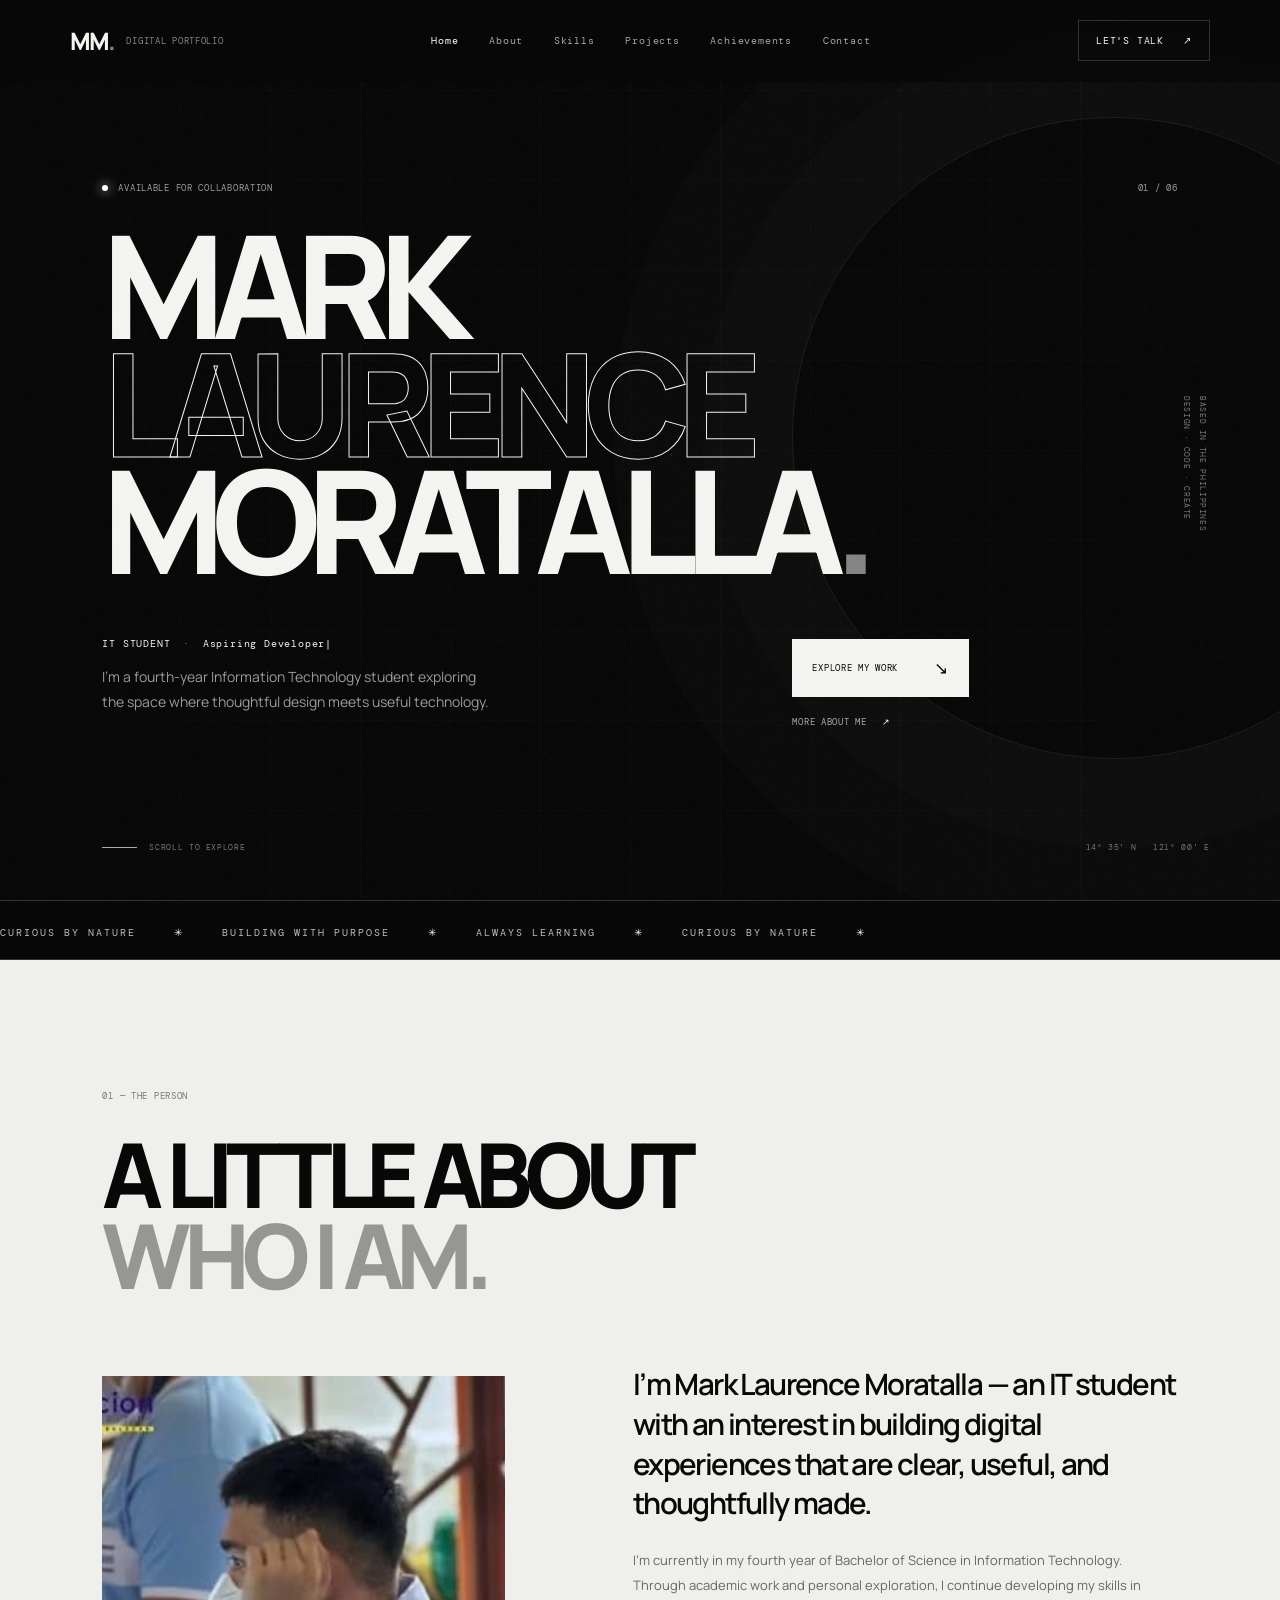
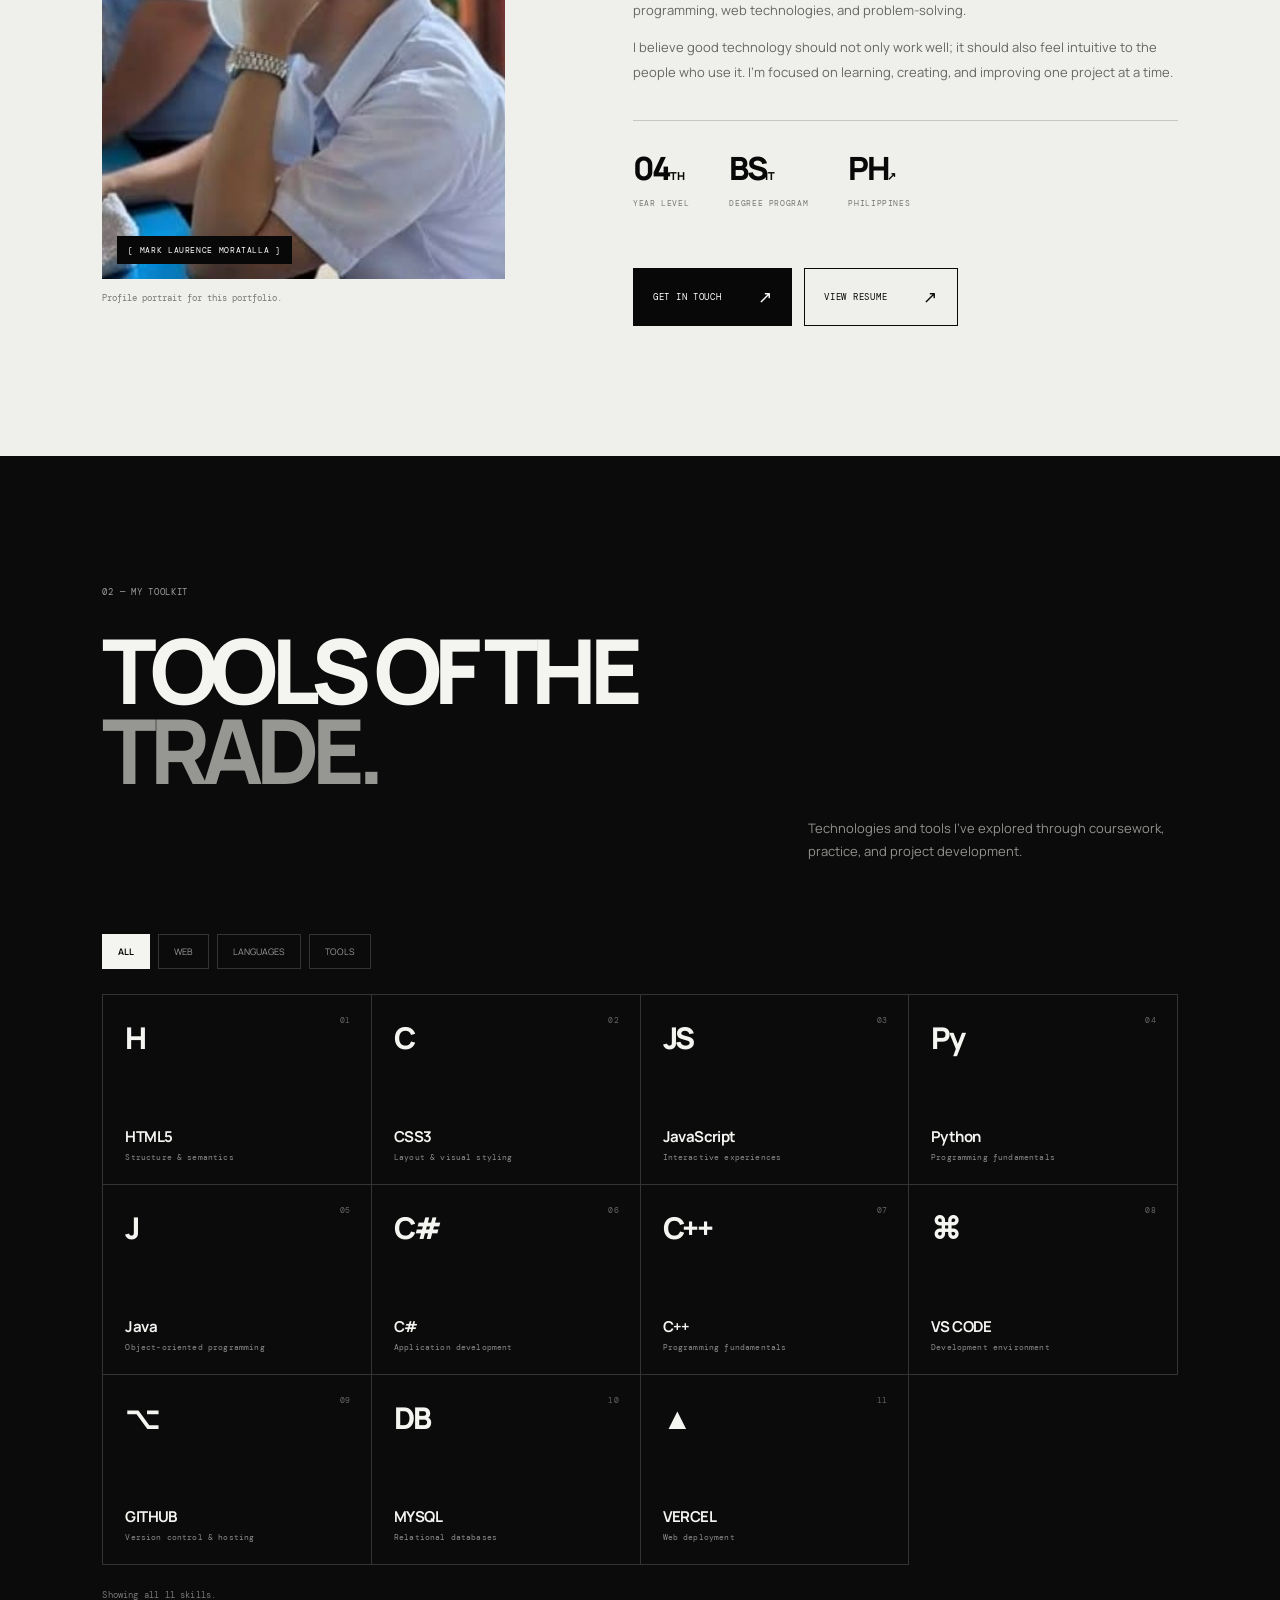
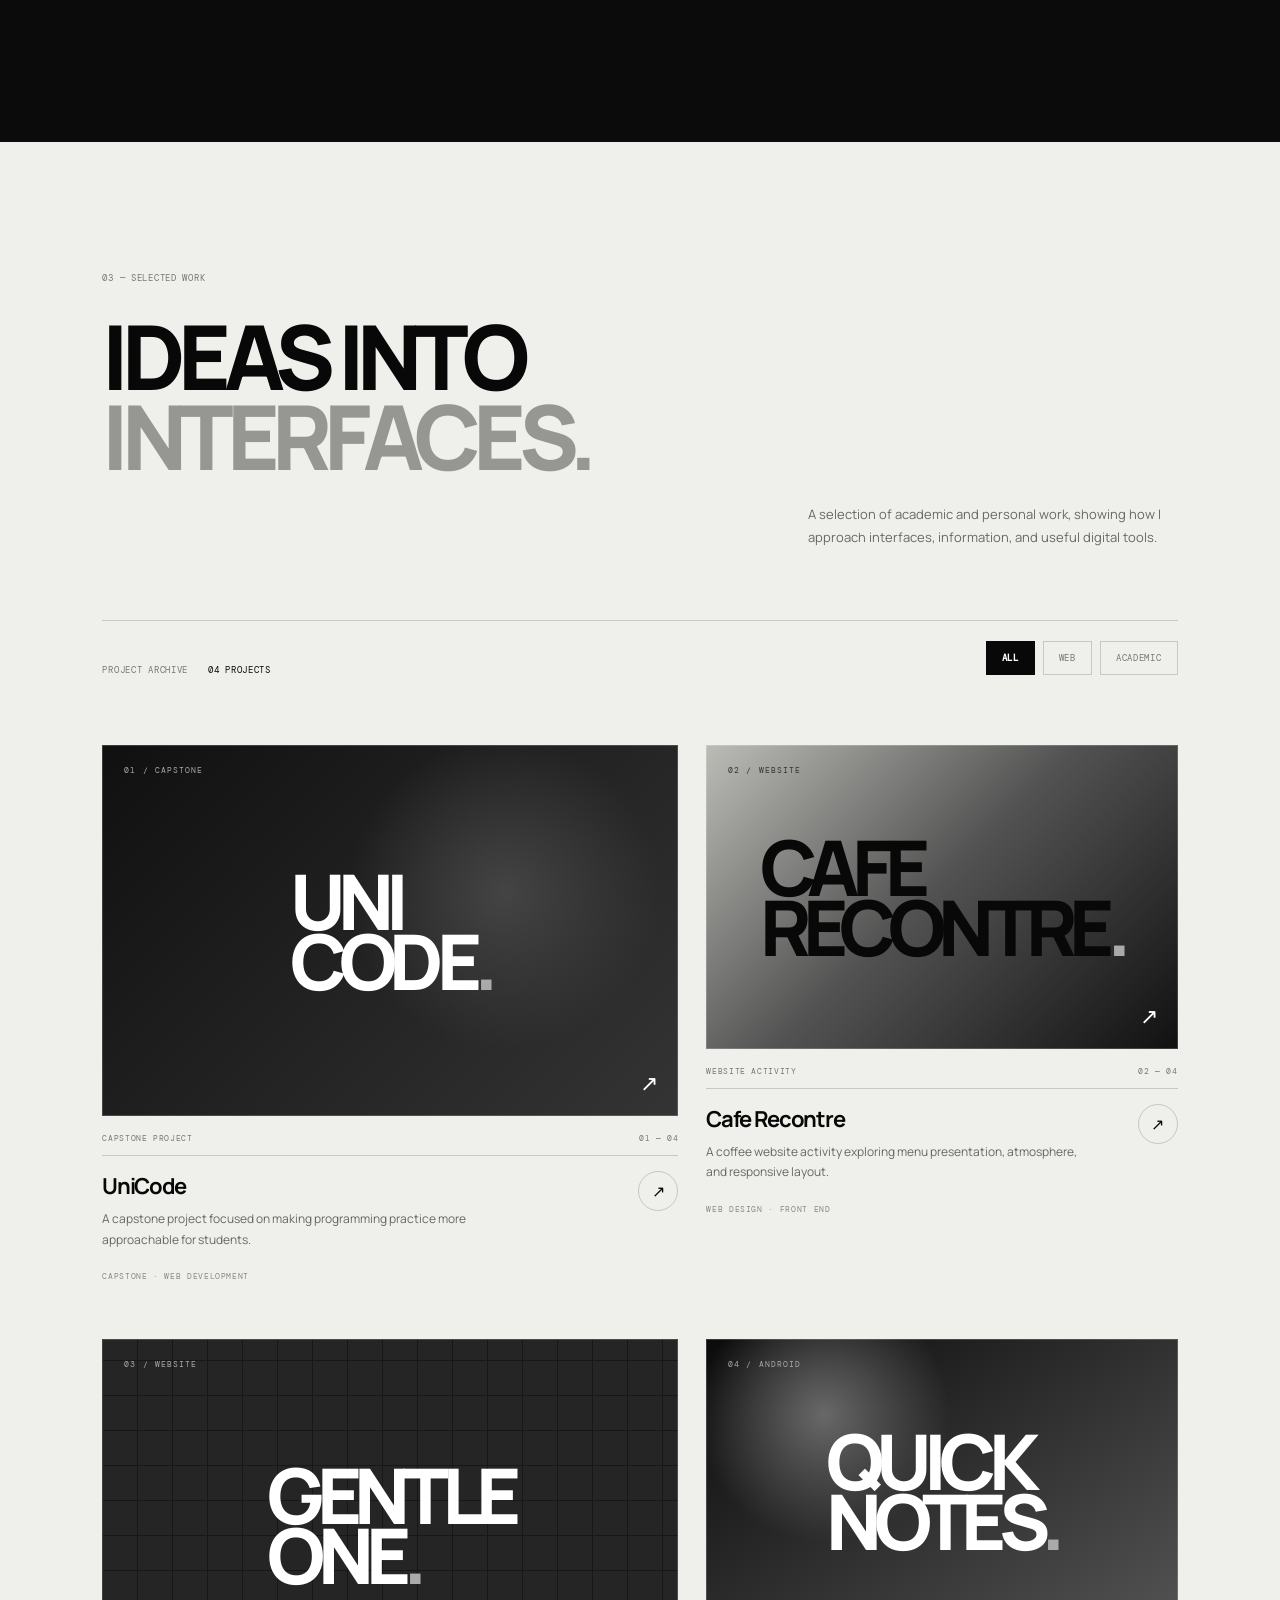
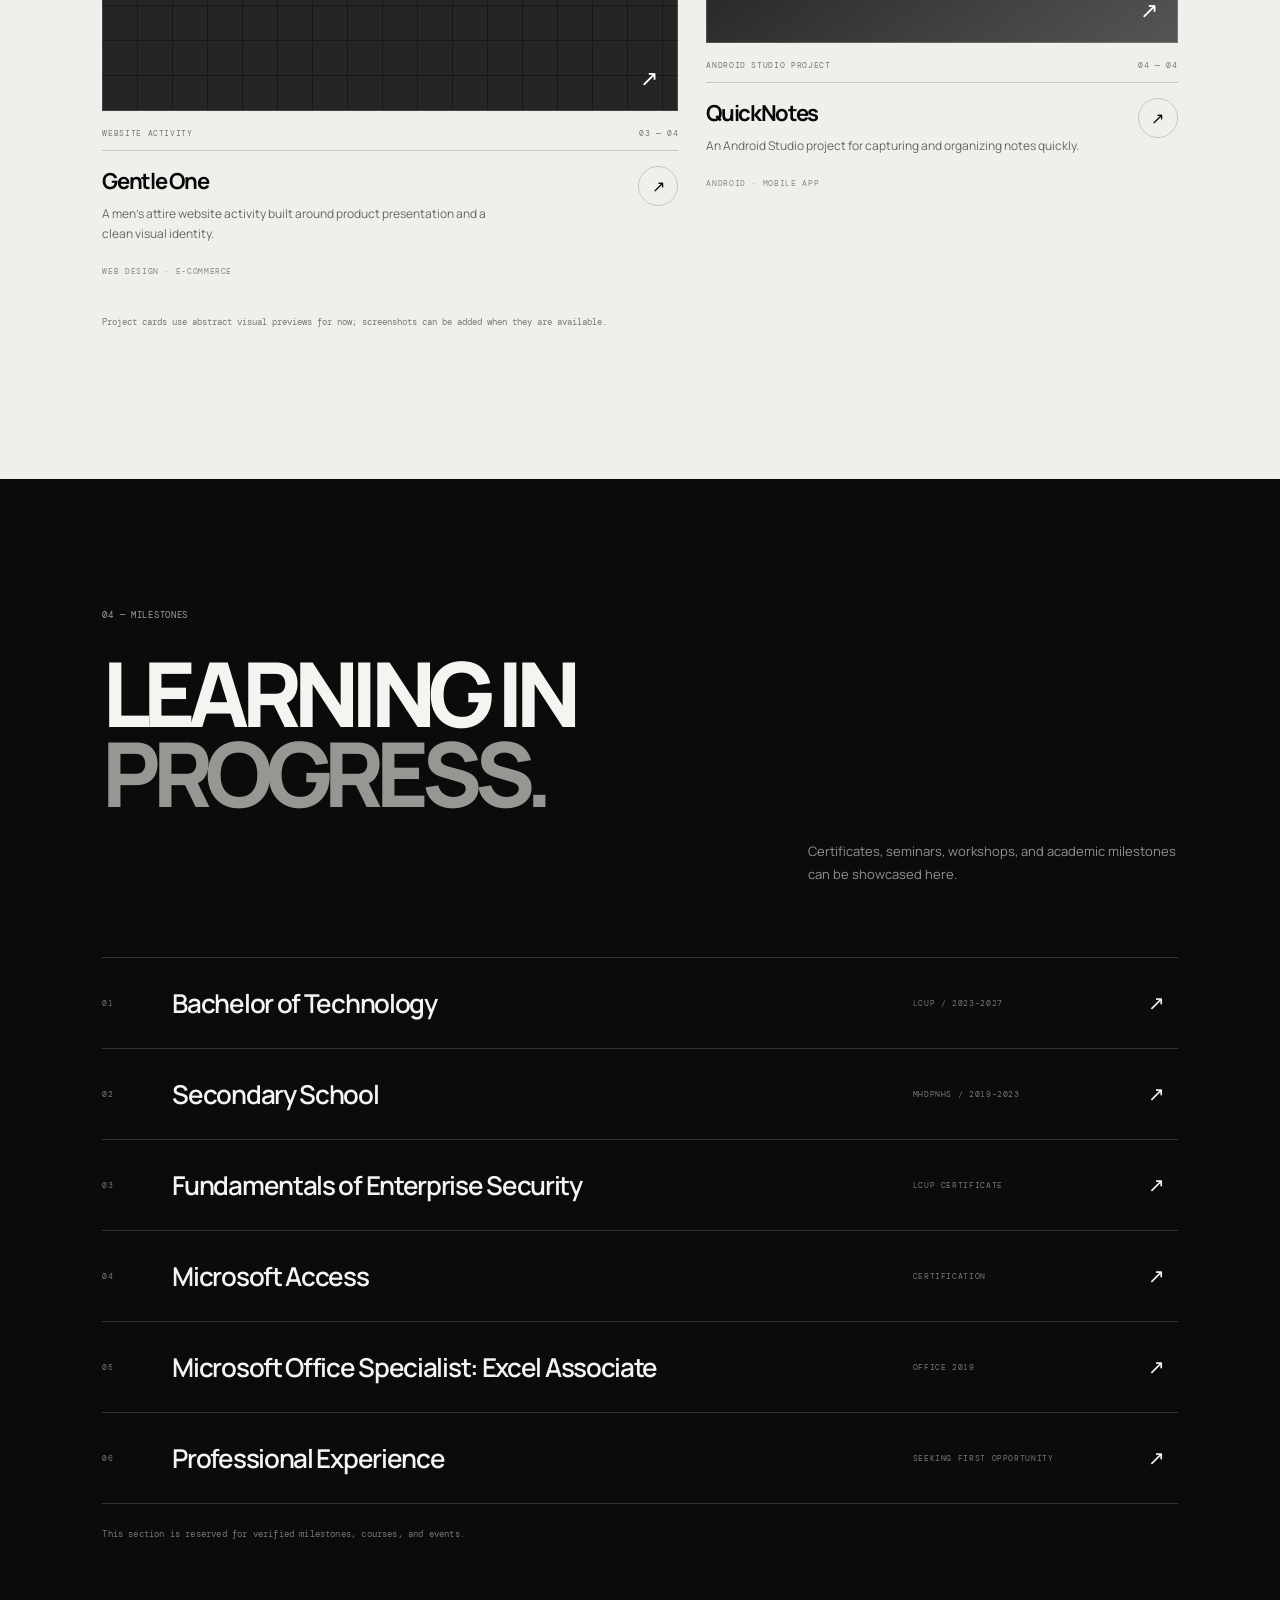
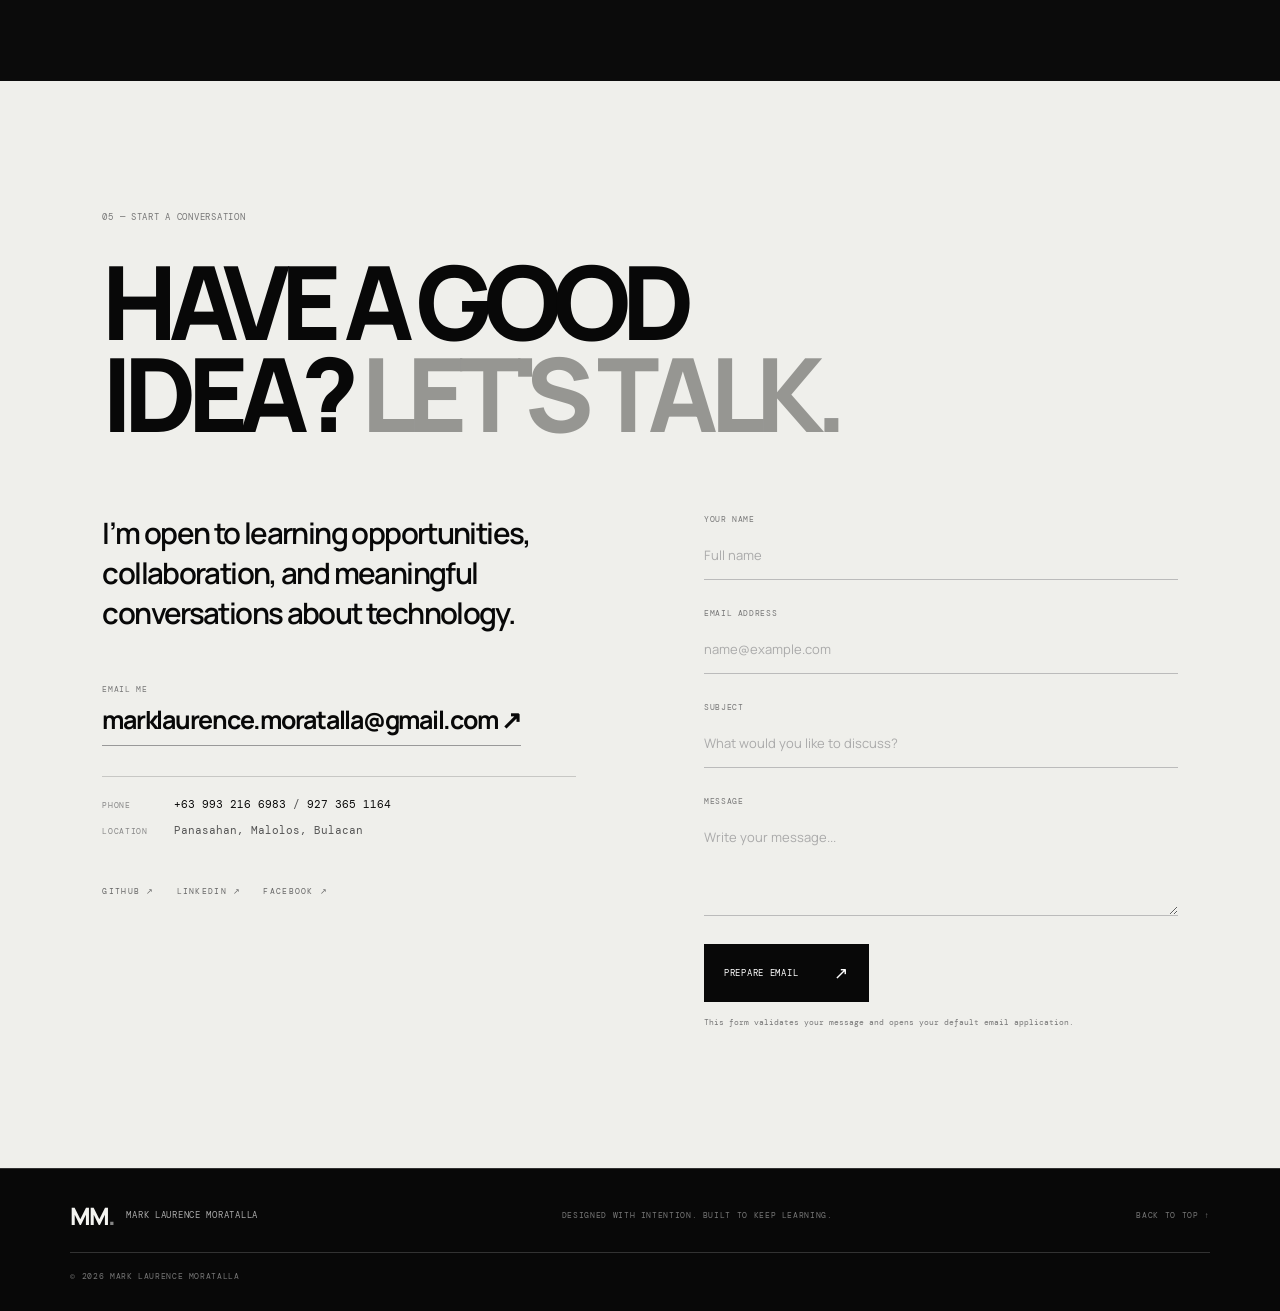
==== index.html @ c2e0ba02 "Initial commit" ====
<!doctype html>
<html lang="en">
<head>
  <meta charset="utf-8">
  <meta name="viewport" content="width=device-width, initial-scale=1">
  <meta name="description" content="Portfolio of Mark Laurence Moratalla, a fourth-year BS Information Technology student.">
  <meta name="theme-color" content="#080808">
  <meta property="og:title" content="Mark Laurence Moratalla — Digital Portfolio">
  <meta property="og:description" content="The portfolio of Mark Laurence Moratalla, a fourth-year BSIT student exploring design, code, and useful technology.">
  <meta property="og:type" content="website">
  <title>Mark Laurence Moratalla — Digital Portfolio</title>
  <link rel="preconnect" href="https://fonts.googleapis.com">
  <link rel="preconnect" href="https://fonts.gstatic.com" crossorigin>
  <link href="https://fonts.googleapis.com/css2?family=DM+Mono:wght@400;500&family=Manrope:wght@400;500;600;700;800&display=swap" rel="stylesheet">
  <link rel="stylesheet" href="style.css">
</head>
<body>
  <a class="skip-link" href="#main-content">Skip to content</a>
  <div class="noise" aria-hidden="true"></div>
  <div class="scroll-progress" id="scrollProgress"></div>

  <header class="site-header" id="top">
    <a class="brand" href="#home" aria-label="Mark Laurence Moratalla home">
      <span class="brand-mark">MM<span>.</span></span>
      <span class="brand-caption">DIGITAL PORTFOLIO</span>
    </a>
    <button class="menu-toggle" id="menuToggle" aria-label="Open navigation" aria-expanded="false">
      <span></span><span></span>
    </button>
    <nav class="nav" id="mainNav" aria-label="Main navigation">
      <a class="nav-link active" href="#home">Home</a>
      <a class="nav-link" href="#about">About</a>
      <a class="nav-link" href="#skills">Skills</a>
      <a class="nav-link" href="#projects">Projects</a>
      <a class="nav-link" href="#achievements">Achievements</a>
      <a class="nav-link" href="#contact">Contact</a>
    </nav>
    <a class="header-cta" href="#contact">LET'S TALK <span>↗</span></a>
  </header>

  <main id="main-content">
    <section class="hero section-shell" id="home">
      <div class="hero-grid"></div>
      <div class="hero-copy reveal">
        <p class="eyebrow"><span class="status-dot"></span> AVAILABLE FOR COLLABORATION <span class="eyebrow-index">01 / 06</span></p>
        <h1>MARK<br><span class="outline-text">LAURENCE</span><br>MORATALLA<span class="period">.</span></h1>
        <div class="hero-bottom">
          <div>
            <p class="hero-role">IT STUDENT <span>·</span> <span id="typedRole">Aspiring Developer</span><span class="cursor">|</span></p>
            <p class="hero-description">I’m a fourth-year Information Technology student exploring the space where thoughtful design meets useful technology.</p>
          </div>
          <div class="hero-actions">
            <a class="button button-light" href="#projects">EXPLORE MY WORK <span>↘</span></a>
            <a class="text-link" href="#about">MORE ABOUT ME <span>↗</span></a>
          </div>
        </div>
      </div>
      <div class="hero-side-note">BASED IN THE PHILIPPINES<br>DESIGN · CODE · CREATE</div>
      <div class="hero-coordinate">14° 35' N &nbsp; 121° 00' E</div>
      <div class="hero-scroll"><span></span> SCROLL TO EXPLORE</div>
    </section>

    <section class="intro-strip">
      <p>CURIOUS BY NATURE <span>✳</span> BUILDING WITH PURPOSE <span>✳</span> ALWAYS LEARNING <span>✳</span> CURIOUS BY NATURE <span>✳</span></p>
    </section>

    <section class="section section-light" id="about">
      <div class="section-heading reveal">
        <p class="eyebrow dark-eyebrow">01 — THE PERSON</p>
        <h2>A LITTLE ABOUT<br><span>WHO I AM.</span></h2>
      </div>
      <div class="about-layout">
        <div class="portrait-wrap reveal">
          <div class="portrait-frame">
            <img src="assets/images/profile-personal.jpg" alt="Mark Laurence Moratalla in a casual portrait" id="profileImage">
            <span class="portrait-label">[ MARK LAURENCE MORATALLA ]</span>
          </div>
          <p class="image-instruction">Profile portrait for this portfolio.</p>
        </div>
        <div class="about-content reveal">
          <p class="large-statement">I’m Mark Laurence Moratalla — an IT student with an interest in building digital experiences that are clear, useful, and thoughtfully made.</p>
          <p class="body-copy">I’m currently in my fourth year of Bachelor of Science in Information Technology. Through academic work and personal exploration, I continue developing my skills in programming, web technologies, and problem-solving.</p>
          <p class="body-copy">I believe good technology should not only work well; it should also feel intuitive to the people who use it. I’m focused on learning, creating, and improving one project at a time.</p>
          <div class="about-facts">
            <div><span class="fact-number">04<span>TH</span></span><span class="fact-label">YEAR LEVEL</span></div>
            <div><span class="fact-number">BS<span>IT</span></span><span class="fact-label">DEGREE PROGRAM</span></div>
            <div><span class="fact-number">PH<span>↗</span></span><span class="fact-label">PHILIPPINES</span></div>
          </div>
          <div class="about-actions">
            <a class="button button-dark" href="#contact">GET IN TOUCH <span>↗</span></a>
            <a class="button button-outline" href="assets/resume/Resume_Mark_Laurence_Moratalla.pdf" target="_blank" rel="noopener">VIEW RESUME <span>↗</span></a>
          </div>
        </div>
      </div>
    </section>

    <section class="section section-dark" id="skills">
      <div class="section-heading reveal">
        <p class="eyebrow">02 — MY TOOLKIT</p>
        <h2>TOOLS OF THE<br><span>TRADE.</span></h2>
        <p class="section-intro">Technologies and tools I’ve explored through coursework, practice, and project development.</p>
      </div>
      <div class="skill-filters reveal" role="group" aria-label="Filter skills">
        <button class="filter-chip selected" data-skill-filter="all" aria-pressed="true">ALL</button>
        <button class="filter-chip" data-skill-filter="web" aria-pressed="false">WEB</button>
        <button class="filter-chip" data-skill-filter="languages" aria-pressed="false">LANGUAGES</button>
        <button class="filter-chip" data-skill-filter="tools" aria-pressed="false">TOOLS</button>
      </div>
      <div class="skills-grid">
        <article class="skill-card reveal" data-category="web"><span class="skill-index">01</span><span class="skill-symbol">H</span><h3>HTML5</h3><p>Structure & semantics</p></article>
        <article class="skill-card reveal" data-category="web"><span class="skill-index">02</span><span class="skill-symbol">C</span><h3>CSS3</h3><p>Layout & visual styling</p></article>
        <article class="skill-card reveal" data-category="web"><span class="skill-index">03</span><span class="skill-symbol">JS</span><h3>JavaScript</h3><p>Interactive experiences</p></article>
        <article class="skill-card reveal" data-category="languages"><span class="skill-index">04</span><span class="skill-symbol">Py</span><h3>Python</h3><p>Programming fundamentals</p></article>
        <article class="skill-card reveal" data-category="languages"><span class="skill-index">05</span><span class="skill-symbol">J</span><h3>Java</h3><p>Object-oriented programming</p></article>
        <article class="skill-card reveal" data-category="languages"><span class="skill-index">06</span><span class="skill-symbol">C#</span><h3>C#</h3><p>Application development</p></article>
        <article class="skill-card reveal" data-category="languages"><span class="skill-index">07</span><span class="skill-symbol">C++</span><h3>C++</h3><p>Programming fundamentals</p></article>
        <article class="skill-card reveal" data-category="tools"><span class="skill-index">08</span><span class="skill-symbol">⌘</span><h3>VS CODE</h3><p>Development environment</p></article>
        <article class="skill-card reveal" data-category="tools"><span class="skill-index">09</span><span class="skill-symbol">⌥</span><h3>GITHUB</h3><p>Version control & hosting</p></article>
        <article class="skill-card reveal" data-category="tools"><span class="skill-index">10</span><span class="skill-symbol">DB</span><h3>MYSQL</h3><p>Relational databases</p></article>
        <article class="skill-card reveal" data-category="tools"><span class="skill-index">11</span><span class="skill-symbol">▲</span><h3>VERCEL</h3><p>Web deployment</p></article>
      </div>
      <p class="skills-note" id="skillStatus" role="status" aria-live="polite">Showing all 11 skills.</p>
    </section>

    <section class="section section-light projects-section" id="projects">
      <div class="section-heading reveal">
        <p class="eyebrow dark-eyebrow">03 — SELECTED WORK</p>
        <h2>IDEAS INTO<br><span>INTERFACES.</span></h2>
        <p class="section-intro dark-copy">A selection of academic and personal work, showing how I approach interfaces, information, and useful digital tools.</p>
      </div>
      <div class="project-toolbar reveal">
        <span>PROJECT ARCHIVE <b id="projectCount">04 PROJECTS</b></span>
        <div class="project-filters" role="group" aria-label="Filter projects">
          <button class="project-filter active" data-filter="all" aria-pressed="true">ALL</button>
          <button class="project-filter" data-filter="web" aria-pressed="false">WEB</button>
          <button class="project-filter" data-filter="academic" aria-pressed="false">ACADEMIC</button>
        </div>
      </div>
      <div class="projects-grid">
        <article class="project-card project-featured reveal" data-project-category="academic">
          <button class="project-visual visual-one preview-trigger" data-preview="assets/images/project-placeholder-1.svg" aria-label="Preview UniCode visual"><span class="visual-code">01 / CAPSTONE</span><span class="visual-title">UNI<br>CODE<span>.</span></span><span class="visual-cross">↗</span></button>
          <div class="project-meta"><span>CAPSTONE PROJECT</span><span>01 — 04</span></div>
          <div class="project-info"><div><h3>UniCode</h3><p>A capstone project focused on making programming practice more approachable for students.</p><span class="tag-list">CAPSTONE · WEB DEVELOPMENT</span></div><a href="#contact" class="project-link" aria-label="Ask about UniCode">↗</a></div>
        </article>
        <article class="project-card reveal" data-project-category="web">
          <button class="project-visual visual-two preview-trigger" data-preview="assets/images/project-placeholder-2.svg" aria-label="Preview Cafe Recontre visual"><span class="visual-code">02 / WEBSITE</span><span class="visual-title">CAFE<br>RECONTRE<span>.</span></span><span class="visual-cross">↗</span></button>
          <div class="project-meta"><span>WEBSITE ACTIVITY</span><span>02 — 04</span></div>
          <div class="project-info"><div><h3>Cafe Recontre</h3><p>A coffee website activity exploring menu presentation, atmosphere, and responsive layout.</p><span class="tag-list">WEB DESIGN · FRONT END</span></div><a href="#contact" class="project-link" aria-label="Ask about Cafe Recontre">↗</a></div>
        </article>
        <article class="project-card reveal" data-project-category="academic">
          <button class="project-visual visual-three preview-trigger" data-preview="assets/images/project-placeholder-3.svg" aria-label="Preview Gentle One visual"><span class="visual-code">03 / WEBSITE</span><span class="visual-title">GENTLE<br>ONE<span>.</span></span><span class="visual-cross">↗</span></button>
          <div class="project-meta"><span>WEBSITE ACTIVITY</span><span>03 — 04</span></div>
          <div class="project-info"><div><h3>Gentle One</h3><p>A men’s attire website activity built around product presentation and a clean visual identity.</p><span class="tag-list">WEB DESIGN · E-COMMERCE</span></div><a href="#contact" class="project-link" aria-label="Ask about Gentle One">↗</a></div>
        </article>
        <article class="project-card reveal" data-project-category="academic">
          <button class="project-visual visual-four preview-trigger" data-preview="assets/images/project-placeholder-1.svg" aria-label="Preview QuickNotes visual"><span class="visual-code">04 / ANDROID</span><span class="visual-title">QUICK<br>NOTES<span>.</span></span><span class="visual-cross">↗</span></button>
          <div class="project-meta"><span>ANDROID STUDIO PROJECT</span><span>04 — 04</span></div>
          <div class="project-info"><div><h3>QuickNotes</h3><p>An Android Studio project for capturing and organizing notes quickly.</p><span class="tag-list">ANDROID · MOBILE APP</span></div><a href="#contact" class="project-link" aria-label="Ask about QuickNotes">↗</a></div>
        </article>
      </div>
      <p class="project-disclaimer">Project cards use abstract visual previews for now; screenshots can be added when they are available.</p>
    </section>

    <section class="section section-dark" id="achievements">
      <div class="section-heading reveal">
        <p class="eyebrow">04 — MILESTONES</p>
        <h2>LEARNING IN<br><span>PROGRESS.</span></h2>
        <p class="section-intro">Certificates, seminars, workshops, and academic milestones can be showcased here.</p>
      </div>
      <div class="achievement-list">
        <button class="achievement-row reveal" data-achievement="Bachelor of Technology at La Consolacion University Philippines, 2023 to 2027."><span class="achievement-no">01</span><span class="achievement-name">Bachelor of Technology</span><span class="achievement-detail">LCUP / 2023–2027</span><span class="achievement-arrow">↗</span></button>
        <button class="achievement-row reveal" data-achievement="Secondary School at Marcelo H. Del Pilar National Highschool, 2019 to 2023."><span class="achievement-no">02</span><span class="achievement-name">Secondary School</span><span class="achievement-detail">MHDPNHS / 2019–2023</span><span class="achievement-arrow">↗</span></button>
        <a class="achievement-row reveal" href="assets/certificates/fundamentals-of-enterprise-security-lcup.pdf" target="_blank" rel="noopener" data-achievement="Fundamentals of Enterprise Security certificate from LCUP."><span class="achievement-no">03</span><span class="achievement-name">Fundamentals of Enterprise Security</span><span class="achievement-detail">LCUP CERTIFICATE</span><span class="achievement-arrow">↗</span></a>
        <button class="achievement-row reveal" data-achievement="Microsoft Access certification listed on the resume."><span class="achievement-no">04</span><span class="achievement-name">Microsoft Access</span><span class="achievement-detail">CERTIFICATION</span><span class="achievement-arrow">↗</span></button>
        <button class="achievement-row reveal" data-achievement="Microsoft Office Specialist: Excel Associate, Office 2019."><span class="achievement-no">05</span><span class="achievement-name">Microsoft Office Specialist: Excel Associate</span><span class="achievement-detail">OFFICE 2019</span><span class="achievement-arrow">↗</span></button>
        <button class="achievement-row reveal" data-achievement="No formal work experience yet; currently seeking an opportunity to gain professional experience."><span class="achievement-no">06</span><span class="achievement-name">Professional Experience</span><span class="achievement-detail">SEEKING FIRST OPPORTUNITY</span><span class="achievement-arrow">↗</span></button>
      </div>
      <p class="skills-note">This section is reserved for verified milestones, courses, and events.</p>
    </section>

    <section class="contact-section section-light" id="contact">
      <div class="contact-top reveal">
        <p class="eyebrow dark-eyebrow">05 — START A CONVERSATION</p>
        <h2>HAVE A GOOD<br>IDEA? <span>LET'S TALK.</span></h2>
      </div>
      <div class="contact-layout">
        <div class="contact-aside reveal">
          <p class="large-statement">I’m open to learning opportunities, collaboration, and meaningful conversations about technology.</p>
          <p class="contact-label">EMAIL ME</p>
          <a class="email-link" id="contactEmail" data-recipient="marklaurence.moratalla@gmail.com" href="mailto:marklaurence.moratalla@gmail.com">marklaurence.moratalla@gmail.com ↗</a>
          <div class="contact-details">
            <p><span>PHONE</span><a href="tel:+639932166983">+63 993 216 6983</a> / <a href="tel:+639273651164">927 365 1164</a></p>
            <p><span>LOCATION</span>Panasahan, Malolos, Bulacan</p>
          </div>
          <div class="social-links">
            <a href="https://github.com/Enye1" target="_blank" rel="noopener noreferrer">GITHUB ↗</a>
            <a href="https://www.linkedin.com/in/mark-laurence-moratalla-b85807348/" target="_blank" rel="noopener noreferrer">LINKEDIN ↗</a>
            <a href="https://www.facebook.com/kalix13359" target="_blank" rel="noopener noreferrer">FACEBOOK ↗</a>
          </div>
        </div>
        <form class="contact-form reveal" id="contactForm" novalidate>
          <label for="name">YOUR NAME</label>
          <input id="name" name="name" type="text" placeholder="Full name" required minlength="2">
          <label for="email">EMAIL ADDRESS</label>
          <input id="email" name="email" type="email" placeholder="name@example.com" required>
          <label for="subject">SUBJECT</label>
          <input id="subject" name="subject" type="text" placeholder="What would you like to discuss?" required>
          <label for="message">MESSAGE</label>
          <textarea id="message" name="message" rows="4" placeholder="Write your message..." required minlength="10"></textarea>
          <button class="button button-dark submit-button" type="submit">PREPARE EMAIL <span>↗</span></button>
          <p class="form-note" id="formStatus" role="status">This form validates your message and opens your default email application.</p>
        </form>
      </div>
    </section>
  </main>

  <footer class="footer">
    <a class="brand footer-brand" href="#home"><span class="brand-mark">MM<span>.</span></span><span class="brand-caption">MARK LAURENCE MORATALLA</span></a>
    <p>DESIGNED WITH INTENTION. BUILT TO KEEP LEARNING.</p>
    <a href="#top" class="back-top">BACK TO TOP ↑</a>
    <span class="copyright">© <span id="year"></span> MARK LAURENCE MORATALLA</span>
  </footer>

  <div class="modal" id="imageModal" aria-hidden="true" role="dialog" aria-modal="true" aria-labelledby="modalTitle">
    <h2 id="modalTitle" class="sr-only">Project image preview</h2>
    <button class="modal-close" id="modalClose" aria-label="Close image preview">×</button>
    <img src="" alt="Expanded project preview" id="modalImage">
  </div>
  <div class="toast" id="toast" role="status" aria-live="polite"></div>
  <button class="back-to-top" id="backToTop" aria-label="Back to top">↑</button>
  <script src="script.js"></script>
</body>
</html>
---- style.css ----
﻿:root {
  --black:#080808;
  --black-2:#111;
  --white:#f4f4f1;
  --paper:#efefeb;
  --gray:#a1a19d;
  --line:rgba(255,255,255,.17);
  --dark-line:rgba(0,0,0,.17);
  --mono:"DM Mono",monospace;
  --sans:"Manrope",Arial,sans-serif;
  --header:82px
}
* {
  box-sizing:border-box
}
html {
  scroll-behavior:smooth;
  scroll-padding-top:90px
}
body {
  margin:0;
  background:var(--black);
  color:var(--white);
  font-family:var(--sans);
  overflow-x:hidden
}
body.modal-open {
  overflow:hidden
}
a {
  color:inherit;
  text-decoration:none
}
button,input,textarea {
  font:inherit
}
button {
  cursor:pointer
}
.noise {
  position:fixed;
  inset:0;
  pointer-events:none;
  z-index:20;
  opacity:.035;
  background-image:url("data:image/svg+xml,%3Csvg viewBox='0 0 180 180' xmlns='http://www.w3.org/2000/svg'%3E%3Cfilter id='n'%3E%3CfeTurbulence type='fractalNoise' baseFrequency='.9' numOctaves='3' stitchTiles='stitch'/%3E%3C/filter%3E%3Crect width='100%25' height='100%25' filter='url(%23n)' opacity='.5'/%3E%3C/svg%3E")
}
.scroll-progress {
  position:fixed;
  top:0;
  left:0;
  height:2px;
  width:0;
  background:#fff;
  z-index:1000
}
.site-header {
  height:var(--header);
  padding:0 5.5vw;
  display:flex;
  align-items:center;
  justify-content:space-between;
  position:fixed;
  inset:0 0 auto;
  z-index:100;
  background:rgba(8,8,8,.62);
  backdrop-filter:blur(18px);
  border-bottom:1px solid transparent;
  transition:.3s
}
.site-header.scrolled {
  border-color:var(--line);
  height:70px
}
.brand {
  display:flex;
  align-items:center;
  gap:12px
}
.brand-mark {
  font-size:24px;
  font-weight:800;
  letter-spacing:-2px
}
.brand-mark span,.period,.outline-text+br+.period {
  color:#858585
}
.brand-caption,.eyebrow,.nav-link,.header-cta,.hero-role,.button,.text-link,.hero-side-note,.hero-coordinate,.hero-scroll,.project-meta,.tag-list,.project-toolbar,.project-filter,.skill-index,.skill-card p,.skills-note,.achievement-no,.achievement-detail,.contact-label,.social-links,.contact-form label,.form-note,.footer p,.back-top,.copyright,.portrait-label,.image-instruction {
  font-family:var(--mono);
  letter-spacing:.08em
}
.brand-caption {
  font-size:9px;
  color:#858585
}
.nav {
  display:flex;
  gap:clamp(14px,2.4vw,34px)
}
.nav-link {
  font-size:10px;
  color:#a7a7a7;
  transition:.2s
}
.nav-link:hover,.nav-link.active {
  color:#fff
}
.header-cta {
  font-size:10px;
  border:1px solid var(--line);
  padding:13px 17px;
  transition:.25s
}
.header-cta span {
  margin-left:12px
}
.header-cta:hover {
  background:#fff;
  color:#000
}
.menu-toggle {
  display:none;
  background:none;
  border:0
}
.section-shell {
  padding-left:8vw;
  padding-right:8vw
}
.hero {
  min-height:100svh;
  position:relative;
  display:flex;
  align-items:center;
  padding-top:120px;
  padding-bottom:110px;
  overflow:hidden
}
.hero-grid {
  position:absolute;
  inset:0;
  background-image:linear-gradient(rgba(255,255,255,.035) 1px,transparent 1px),linear-gradient(90deg,rgba(255,255,255,.035) 1px,transparent 1px);
  background-size:90px 90px;
  mask-image:linear-gradient(90deg,transparent,#000 20%,#000 85%,transparent);
  opacity:.5
}
.hero:after {
  content:"";
  position:absolute;
  width:50vw;
  height:50vw;
  border:1px solid rgba(255,255,255,.09);
  border-radius:50%;
  right:-12vw;
  top:13%;
  box-shadow:0 0 0 7vw rgba(255,255,255,.012),0 0 0 14vw rgba(255,255,255,.01);
  pointer-events:none
}
.hero-copy {
  position:relative;
  z-index:1;
  width:100%;
  max-width:1100px
}
.eyebrow {
  font-size:9px;
  color:#9d9d9d;
  display:flex;
  align-items:center;
  gap:10px;
  margin:0 0 32px
}
.status-dot {
  width:6px;
  height:6px;
  border-radius:50%;
  background:#fff;
  box-shadow:0 0 12px #fff
}
.eyebrow-index {
  margin-left:auto
}
.hero h1 {
  font-size:clamp(4.2rem,11.2vw,10.4rem);
  line-height:.82;
  letter-spacing:-.095em;
  font-weight:800;
  margin:0 0 48px;
  position:relative
}
.outline-text {
  -webkit-text-stroke:1px #f4f4f1;
  color:transparent
}
.period {
  color:#777
}
.hero-bottom {
  display:flex;
  align-items:flex-end;
  justify-content:space-between;
  gap:40px;
  max-width:900px
}
.hero-role {
  font-size:10px;
  color:#f5f5f5
}
.hero-role>span:first-child {
  color:#666;
  padding:0 6px
}
.cursor {
  animation:blink 1s steps(2,start) infinite
}
.hero-description {
  max-width:390px;
  font-size:14px;
  line-height:1.8;
  color:#9b9b9b
}
.hero-actions {
  display:flex;
  flex-direction:column;
  align-items:flex-start;
  gap:19px;
  min-width:210px
}
.button {
  display:inline-flex;
  align-items:center;
  justify-content:space-between;
  gap:36px;
  padding:17px 19px;
  font-size:9px;
  border:1px solid transparent;
  transition:.25s
}
.button span {
  font-size:17px
}
.button-light {
  background:#f4f4f1;
  color:#080808
}
.button-light:hover {
  background:transparent;
  color:#fff;
  border-color:#fff
}
.button-dark {
  background:#080808;
  color:#fff
}
.button-dark:hover {
  background:transparent;
  color:#080808;
  border-color:#080808
}
.text-link {
  font-size:9px;
  color:#aaa
}
.text-link span {
  margin-left:10px;
  color:#fff
}
.hero-side-note,.hero-coordinate,.hero-scroll {
  position:absolute;
  z-index:2;
  font-size:8px;
  line-height:1.9;
  color:#777
}
.hero-side-note {
  right:5.5vw;
  top:44%;
  writing-mode:vertical-rl
}
.hero-coordinate {
  right:5.5vw;
  bottom:45px
}
.hero-scroll {
  left:8vw;
  bottom:45px;
  display:flex;
  align-items:center;
  gap:12px
}
.hero-scroll span {
  height:1px;
  width:35px;
  background:#aaa
}
.intro-strip {
  overflow:hidden;
  white-space:nowrap;
  border-top:1px solid var(--line);
  border-bottom:1px solid var(--line);
  padding:18px 0
}
.intro-strip p {
  margin:0;
  display:inline-block;
  min-width:200%;
  font-family:var(--mono);
  font-size:10px;
  letter-spacing:.2em;
  color:#bdbdbd;
  animation:marquee 30s linear infinite
}
.intro-strip span {
  padding:0 30px;
  color:#fff
}
.section {
  padding:130px 8vw
}
.section-light {
  background:var(--paper);
  color:#080808
}
.section-dark {
  background:#0b0b0b;
  color:#f4f4f1
}
.section-heading {
  position:relative;
  margin-bottom:70px
}
.dark-eyebrow {
  color:#777
}
.section-heading h2,.contact-top h2 {
  font-size:clamp(3rem,7vw,7rem);
  line-height:.9;
  letter-spacing:-.085em;
  margin:0;
  font-weight:800
}
.section-heading h2 span,.contact-top h2 span {
  color:#969692
}
.section-intro {
  max-width:370px;
  margin:26px 0 0 auto;
  color:#92928e;
  font-size:13px;
  line-height:1.8
}
.dark-copy {
  color:#686864
}
.about-layout {
  display:grid;
  grid-template-columns:minmax(260px,.85fr) 1.15fr;
  gap:10vw;
  align-items:center
}
.portrait-wrap {
  max-width:430px
}
.portrait-frame {
  position:relative;
  background:#d9d9d4;
  aspect-ratio:4/5;
  overflow:hidden
}
.portrait-frame img {
  width:100%;
  height:100%;
  object-fit:cover;
  display:block;
  filter:grayscale(1)
}
.portrait-label {
  position:absolute;
  bottom:15px;
  left:15px;
  background:#080808;
  color:#fff;
  padding:9px 11px;
  font-size:8px
}
.image-instruction {
  font-size:9px;
  line-height:1.7;
  color:#777;
  margin-top:12px;
  letter-spacing:0
}
.image-instruction code {
  color:#111
}
.large-statement {
  font-size:clamp(1.3rem,2.3vw,2rem);
  line-height:1.35;
  letter-spacing:-.055em;
  font-weight:600;
  margin:0 0 24px
}
.body-copy {
  font-size:13px;
  line-height:1.9;
  color:#666;
  max-width:590px
}
.about-facts {
  display:flex;
  gap:40px;
  border-top:1px solid var(--dark-line);
  padding:25px 0;
  margin:35px 0
}
.about-facts>div {
  display:flex;
  flex-direction:column;
  gap:8px
}
.fact-number {
  font-size:32px;
  font-weight:800;
  letter-spacing:-.08em
}
.fact-number span {
  font-size:11px;
  letter-spacing:0
}
.fact-label {
  font:8px var(--mono);
  color:#777;
  letter-spacing:.08em
}
.skill-filters,.project-filters {
  display:flex;
  gap:8px;
  flex-wrap:wrap;
  margin-bottom:25px
}
.filter-chip,.project-filter {
  background:transparent;
  border:1px solid var(--line);
  color:#999;
  padding:10px 15px;
  font-size:9px;
  transition:.2s
}
.filter-chip:hover,.filter-chip.selected {
  background:#f4f4f1;
  color:#080808;
  border-color:#f4f4f1
}
.skills-grid {
  display:grid;
  grid-template-columns:repeat(4,1fr);
  border-top:1px solid var(--line);
  border-left:1px solid var(--line)
}
.skill-card {
  min-height:190px;
  padding:22px;
  border-right:1px solid var(--line);
  border-bottom:1px solid var(--line);
  position:relative;
  transition:.3s;
  display:flex;
  flex-direction:column;
  justify-content:flex-end
}
.skill-card:hover {
  background:#f4f4f1;
  color:#080808;
  transform:translateY(-4px)
}
.skill-index {
  position:absolute;
  top:20px;
  right:20px;
  font-size:8px;
  color:#666
}
.skill-symbol {
  font-size:30px;
  font-weight:800;
  letter-spacing:-.08em;
  margin-bottom:auto
}
.skill-card h3 {
  font-size:15px;
  letter-spacing:-.04em;
  margin:25px 0 5px
}
.skill-card p {
  font-size:8px;
  color:#8b8b8b;
  margin:0;
  letter-spacing:.02em
}
.skill-card:hover p {
  color:#666
}
.skills-note {
  font-size:9px;
  color:#777;
  line-height:1.8;
  margin-top:22px;
  letter-spacing:.02em
}
.skill-card.hidden,.project-card.hidden {
  display:none
}
.projects-section {
  padding-bottom:140px
}
.project-toolbar {
  display:flex;
  justify-content:space-between;
  align-items:center;
  border-top:1px solid var(--dark-line);
  padding:20px 0;
  margin-bottom:25px;
  font-size:9px;
  color:#777
}
.project-toolbar b {
  color:#080808;
  font-weight:400;
  margin-left:14px
}
.project-filter {
  border-color:var(--dark-line);
  color:#777
}
.project-filter.active,.project-filter:hover {
  background:#080808;
  color:#fff;
  border-color:#080808
}
.projects-grid {
  display:grid;
  grid-template-columns:1.1fr .9fr;
  gap:55px 28px
}
.project-card:nth-child(3) {
  grid-column:1/2
}
.project-visual {
  width:100%;
  aspect-ratio:1.55;
  border:0;
  position:relative;
  overflow:hidden;
  display:flex;
  align-items:center;
  justify-content:center;
  text-align:left;
  color:#fff;
  cursor:zoom-in
}
.visual-one {
  background:radial-gradient(circle at 70% 40%,#444 0,transparent 34%),linear-gradient(135deg,#101010,#343434)
}
.visual-two {
  background:linear-gradient(135deg,#bcbcb7,#525252 48%,#111)
}
.visual-three {
  background:repeating-linear-gradient(0deg,#171717 0 1px,transparent 1px 35px),repeating-linear-gradient(90deg,#171717 0 1px,transparent 1px 35px),#252525
}
.visual-code {
  position:absolute;
  top:20px;
  left:22px;
  font:8px var(--mono);
  letter-spacing:.13em;
  color:#aaa
}
.visual-title {
  font-size:clamp(2.7rem,6vw,6rem);
  line-height:.78;
  font-weight:800;
  letter-spacing:-.1em
}
.visual-title span {
  color:#aaa
}
.visual-two .visual-title {
  color:#080808
}
.visual-two .visual-code {
  color:#333
}
.visual-cross {
  position:absolute;
  right:20px;
  bottom:18px;
  font-size:22px;
  transition:.25s
}
.project-visual:hover .visual-cross {
  transform:translate(5px,-5px)
}
.project-visual:after {
  content:"";
  position:absolute;
  inset:0;
  border:1px solid rgba(255,255,255,.18);
  pointer-events:none
}
.project-meta {
  display:flex;
  justify-content:space-between;
  font-size:8px;
  color:#777;
  padding:17px 0 12px;
  border-bottom:1px solid var(--dark-line)
}
.project-info {
  display:flex;
  justify-content:space-between;
  gap:15px;
  padding-top:15px
}
.project-info h3 {
  font-size:22px;
  letter-spacing:-.06em;
  margin:0 0 8px
}
.project-info p {
  font-size:12px;
  color:#666;
  line-height:1.7;
  max-width:390px;
  margin:0 0 12px
}
.tag-list {
  font-size:8px;
  color:#888
}
.project-link {
  width:40px;
  height:40px;
  border:1px solid var(--dark-line);
  border-radius:50%;
  display:grid;
  place-items:center;
  flex-shrink:0;
  transition:.2s
}
.project-link:hover {
  background:#080808;
  color:#fff
}
.project-disclaimer {
  font:9px var(--mono);
  color:#777;
  line-height:1.8;
  margin-top:35px
}
.achievement-list {
  border-top:1px solid var(--line)
}
.achievement-row {
  width:100%;
  display:grid;
  grid-template-columns:55px 1fr 220px 30px;
  align-items:center;
  gap:15px;
  text-align:left;
  padding:27px 0;
  background:none;
  border:0;
  border-bottom:1px solid var(--line);
  color:#f4f4f1;
  transition:.25s
}
.achievement-row:hover {
  padding-left:15px;
  background:rgba(255,255,255,.04)
}
.achievement-no,.achievement-detail {
  font-size:8px;
  color:#777
}
.achievement-name {
  font-size:clamp(17px,2.5vw,26px);
  font-weight:600;
  letter-spacing:-.05em
}
.achievement-arrow {
  font-size:20px
}
.contact-section {
  padding:130px 8vw
}
.contact-top {
  margin-bottom:75px
}
.contact-top h2 {
  font-size:clamp(3.2rem,8vw,8rem)
}
.contact-layout {
  display:grid;
  grid-template-columns:1fr 1fr;
  gap:10vw
}
.contact-aside .large-statement {
  max-width:460px
}
.contact-label {
  font-size:8px;
  color:#777;
  margin-top:50px
}
.email-link {
  display:inline-block;
  font-size:clamp(16px,2.5vw,25px);
  font-weight:700;
  letter-spacing:-.05em;
  border-bottom:1px solid #999;
  padding-bottom:8px
}
.social-links {
  display:flex;
  gap:22px;
  flex-wrap:wrap;
  margin-top:45px
}
.social-links a {
  font-size:8px;
  color:#666
}
.social-links a:hover {
  color:#000
}
.contact-form {
  display:flex;
  flex-direction:column
}
.contact-form label {
  font-size:8px;
  color:#777;
  margin:0 0 10px
}
.contact-form input,.contact-form textarea {
  border:0;
  border-bottom:1px solid #bbb;
  background:transparent;
  padding:12px 0 15px;
  margin-bottom:28px;
  outline:none;
  color:#080808;
  font-size:13px;
  resize:vertical;
  border-radius:0
}
.contact-form input:focus,.contact-form textarea:focus {
  border-color:#080808
}
.contact-form input::placeholder,.contact-form textarea::placeholder {
  color:#aaa
}
.submit-button {
  align-self:flex-start;
  border:1px solid #080808
}
.form-note {
  font-size:8px;
  line-height:1.7;
  color:#777;
  letter-spacing:0;
  margin-top:14px
}
.footer {
  padding:30px 5.5vw;
  display:flex;
  align-items:center;
  justify-content:space-between;
  gap:20px;
  flex-wrap:wrap;
  border-top:1px solid var(--line)
}
.footer p,.back-top,.copyright {
  font-size:8px;
  color:#777
}
.back-top:hover {
  color:#fff
}
.copyright {
  width:100%;
  border-top:1px solid var(--line);
  padding-top:18px
}
.footer-brand .brand-caption {
  color:#aaa
}
.back-to-top {
  position:fixed;
  right:25px;
  bottom:25px;
  width:42px;
  height:42px;
  border:1px solid #555;
  background:#080808;
  color:#fff;
  font-size:19px;
  z-index:30;
  opacity:0;
  visibility:hidden;
  transition:.25s
}
.back-to-top.visible {
  opacity:1;
  visibility:visible
}
.modal {
  position:fixed;
  inset:0;
  background:rgba(0,0,0,.92);
  z-index:200;
  display:flex;
  align-items:center;
  justify-content:center;
  padding:8vw;
  opacity:0;
  visibility:hidden;
  transition:.25s
}
.modal.open {
  opacity:1;
  visibility:visible
}
.modal img {
  max-width:min(900px,100%);
  max-height:80vh;
  object-fit:contain;
  filter:grayscale(1)
}
.modal-close {
  position:absolute;
  right:35px;
  top:25px;
  border:0;
  background:none;
  color:#fff;
  font-size:40px
}
.toast {
  position:fixed;
  left:50%;
  bottom:25px;
  transform:translate(-50%,20px);
  background:#f4f4f1;
  color:#080808;
  padding:13px 20px;
  font:10px var(--mono);
  z-index:300;
  opacity:0;
  pointer-events:none;
  transition:.25s
}
.toast.show {
  opacity:1;
  transform:translate(-50%,0)
}
.reveal {
  opacity:0;
  transform:translateY(22px);
  transition:opacity .7s ease,transform .7s ease
}
.reveal.visible {
  opacity:1;
  transform:translateY(0)
}
@keyframes blink {
  to {
    visibility:hidden
  }
}
@keyframes marquee {
  to {
    transform:translateX(-50%)
  }
}
@media(prefers-reduced-motion:reduce) {
  *,*:before,*:after {
    scroll-behavior:auto!important;
    animation-duration:.01ms!important;
    animation-iteration-count:1!important;
    transition-duration:.01ms!important
  }
  .reveal {
    opacity:1;
    transform:none
  }
}
@media(max-width:950px) {
  .nav {
    gap:13px
  }
  .nav-link {
    font-size:9px
  }
  .header-cta {
    padding:11px
  }
  .skills-grid {
    grid-template-columns:repeat(3,1fr)
  }
  .about-layout {
    gap:6vw
  }
  .section {
    padding-top:100px;
    padding-bottom:100px
  }
}
@media(max-width:760px) {
  :root {
    --header:70px
  }
  .site-header {
    padding:0 6vw
  }
  .brand-caption {
    display:none
  }
  .menu-toggle {
    display:flex;
    flex-direction:column;
    gap:6px;
    margin-left:auto;
    margin-right:20px;
    padding:10px;
    background:none;
    border:0
  }
  .menu-toggle span {
    width:23px;
    height:1px;
    background:#fff;
    transition:.2s
  }
  .menu-toggle[aria-expanded=true] span:first-child {
    transform:translateY(3.5px) rotate(45deg)
  }
  .menu-toggle[aria-expanded=true] span:last-child {
    transform:translateY(-3.5px) rotate(-45deg)
  }
  .nav {
    position:absolute;
    top:69px;
    left:0;
    right:0;
    background:#090909;
    border-bottom:1px solid var(--line);
    padding:15px 6vw 25px;
    display:flex;
    flex-direction:column;
    gap:0;
    opacity:0;
    visibility:hidden;
    transform:translateY(-8px);
    transition:.25s
  }
  .nav.open {
    opacity:1;
    visibility:visible;
    transform:translateY(0)
  }
  .nav-link {
    font-size:12px;
    padding:13px 0;
    border-bottom:1px solid var(--line)
  }
  .header-cta {
    font-size:8px;
    padding:10px
  }
  .hero {
    padding-left:6vw;
    padding-right:6vw;
    min-height:850px;
    min-height:100svh
  }
  .hero h1 {
    font-size:clamp(3.6rem,15vw,7.5rem)
  }
  .hero-bottom {
    align-items:flex-start;
    flex-direction:column;
    gap:20px
  }
  .hero-description {
    max-width:480px
  }
  .hero-actions {
    flex-direction:row;
    align-items:center;
    flex-wrap:wrap
  }
  .hero-side-note {
    display:none
  }
  .hero-coordinate {
    right:6vw;
    bottom:30px
  }
  .hero-scroll {
    left:6vw;
    bottom:30px
  }
  .section,.contact-section {
    padding:85px 6vw
  }
  .section-heading {
    margin-bottom:50px
  }
  .section-intro {
    margin-left:0
  }
  .about-layout,.contact-layout {
    grid-template-columns:1fr;
    gap:45px
  }
  .portrait-wrap {
    max-width:390px
  }
  .about-content .large-statement {
    max-width:600px
  }
  .skills-grid {
    grid-template-columns:repeat(2,1fr)
  }
  .skill-card {
    min-height:160px;
    padding:17px
  }
  .projects-grid {
    grid-template-columns:1fr;
    gap:38px
  }
  .project-card:nth-child(3) {
    grid-column:auto
  }
  .project-visual {
    aspect-ratio:1.5
  }
  .achievement-row {
    grid-template-columns:35px 1fr 25px
  }
  .achievement-detail {
    display:none
  }
  .contact-top {
    margin-bottom:50px
  }
  .contact-aside .contact-label {
    margin-top:30px
  }
  .footer {
    padding:25px 6vw
  }
  .footer p {
    order:3;
    width:100%
  }
}
@media(max-width:420px) {
  .hero h1 {
    font-size:15vw
  }
  .hero-role {
    font-size:8px
  }
  .button {
    padding:14px;
    font-size:8px
  }
  .about-facts {
    gap:22px
  }
  .fact-number {
    font-size:27px
  }
  .project-toolbar {
    align-items:flex-start;
    gap:18px;
    flex-direction:column
  }
  .achievement-name {
    font-size:17px
  }
  .social-links {
    gap:15px
  }
}
.skip-link {
  position:fixed;
  left:16px;
  top:16px;
  z-index:1001;
  transform:translateY(-180%);
  background:var(--white);
  color:var(--black);
  padding:10px 14px;
  font:10px var(--mono);
  transition:transform .2s
}
.skip-link:focus {
  transform:translateY(0)
}
.sr-only {
  position:absolute;
  width:1px;
  height:1px;
  padding:0;
  margin:-1px;
  overflow:hidden;
  clip:rect(0,0,0,0);
  white-space:nowrap;
  border:0
}
a:focus-visible,button:focus-visible,input:focus-visible,textarea:focus-visible {
  outline:2px solid currentColor;
  outline-offset:4px
}
.filter-chip[aria-pressed=true],.project-filter[aria-pressed=true] {
  font-weight:700
}
.about-actions {
  display:flex;
  align-items:center;
  gap:12px;
  flex-wrap:wrap
}
.button-outline {
  border-color:#080808;
  color:#080808;
  background:transparent
}
.button-outline:hover {
  background:#080808;
  color:#fff
}
.visual-four {
  background:radial-gradient(circle at 25% 25%,#686868 0,transparent 30%),linear-gradient(145deg,#0b0b0b,#555)
}
.achievement-row {
  font:inherit;
  text-decoration:none
}
.portrait-frame img,.modal img {
  filter:none
}
.contact-details {
  border-top:1px solid var(--dark-line);
  margin-top:30px;
  padding-top:18px;
  color:#555;
  font:11px/1.8 var(--mono)
}
.contact-details p {
  margin:0 0 7px
}
.contact-details span {
  display:inline-block;
  width:72px;
  color:#888;
  font-size:8px;
  letter-spacing:.08em
}
.contact-details a {
  color:#080808
}
.contact-details a:hover {
  text-decoration:underline
}
@media(max-width:420px) {
  .about-actions {
    align-items:stretch;
    flex-direction:column
  }
  .about-actions .button {
    justify-content:space-between
  }
}
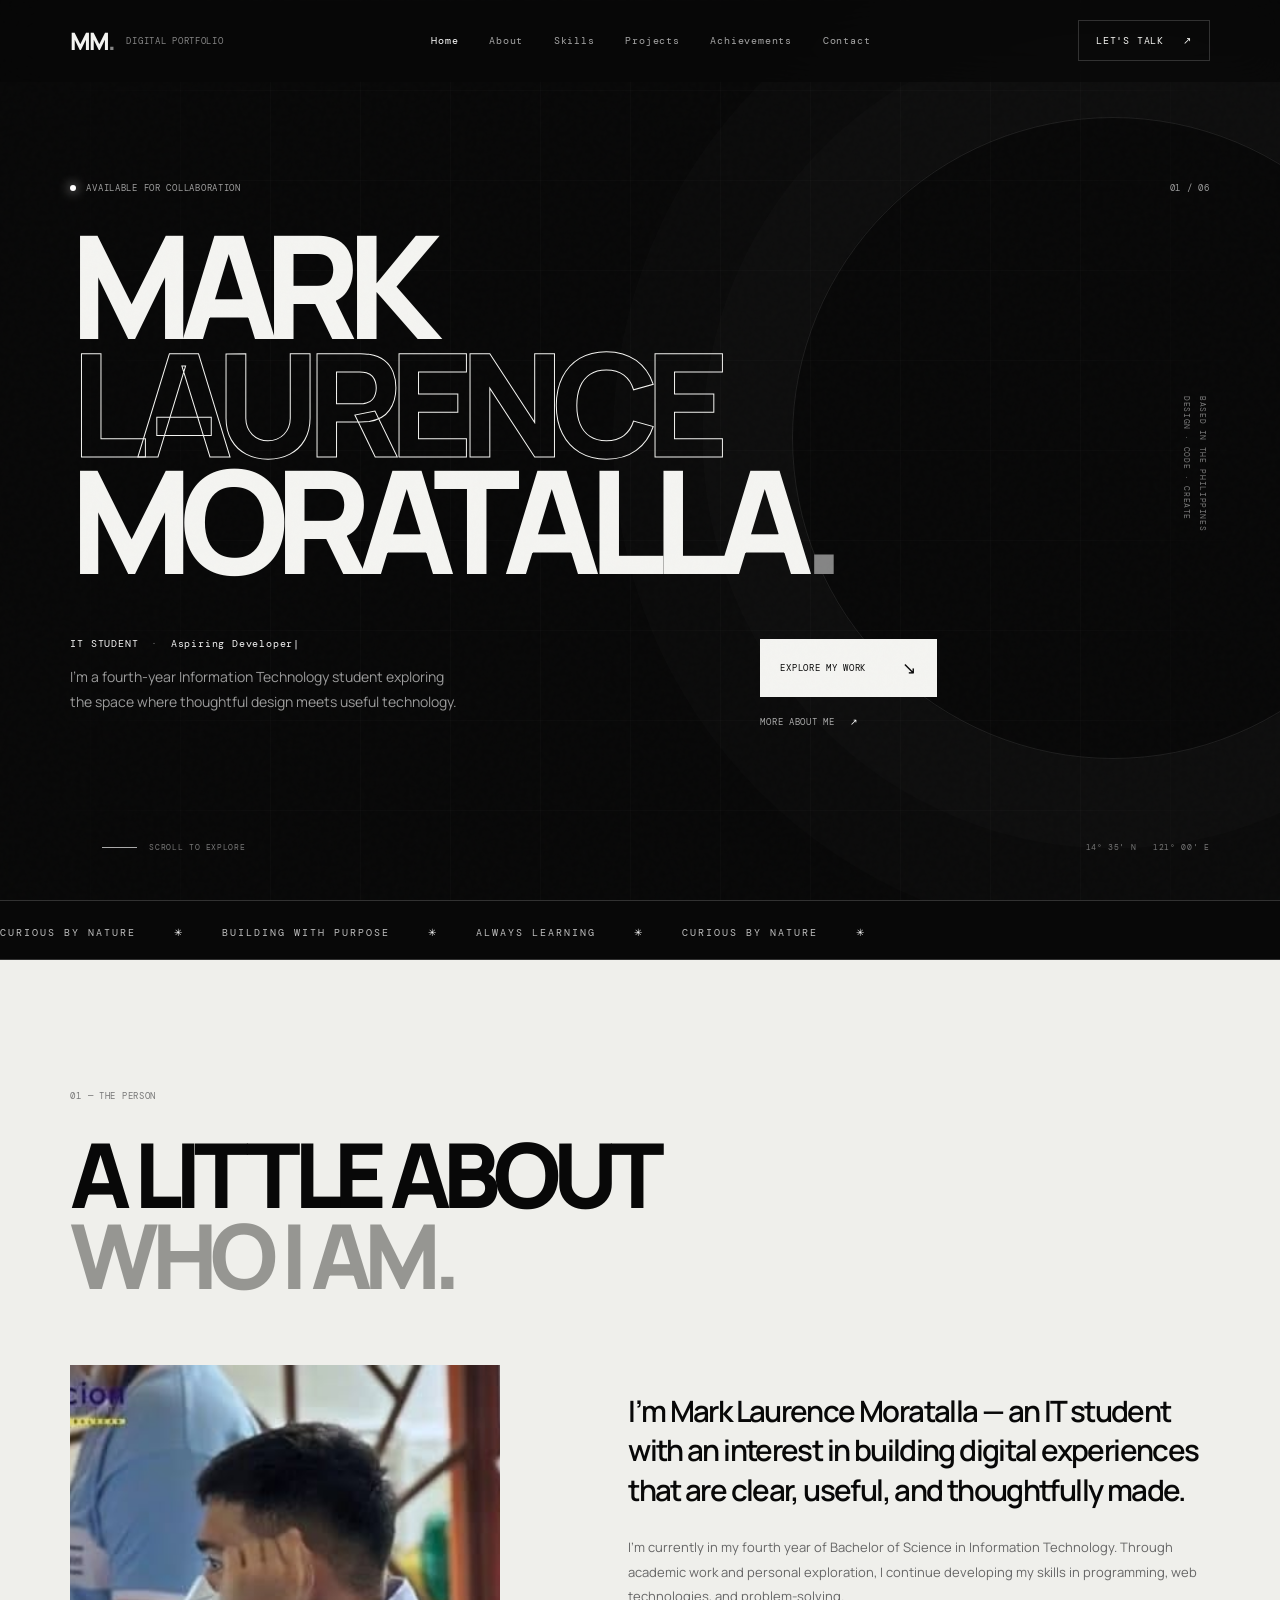
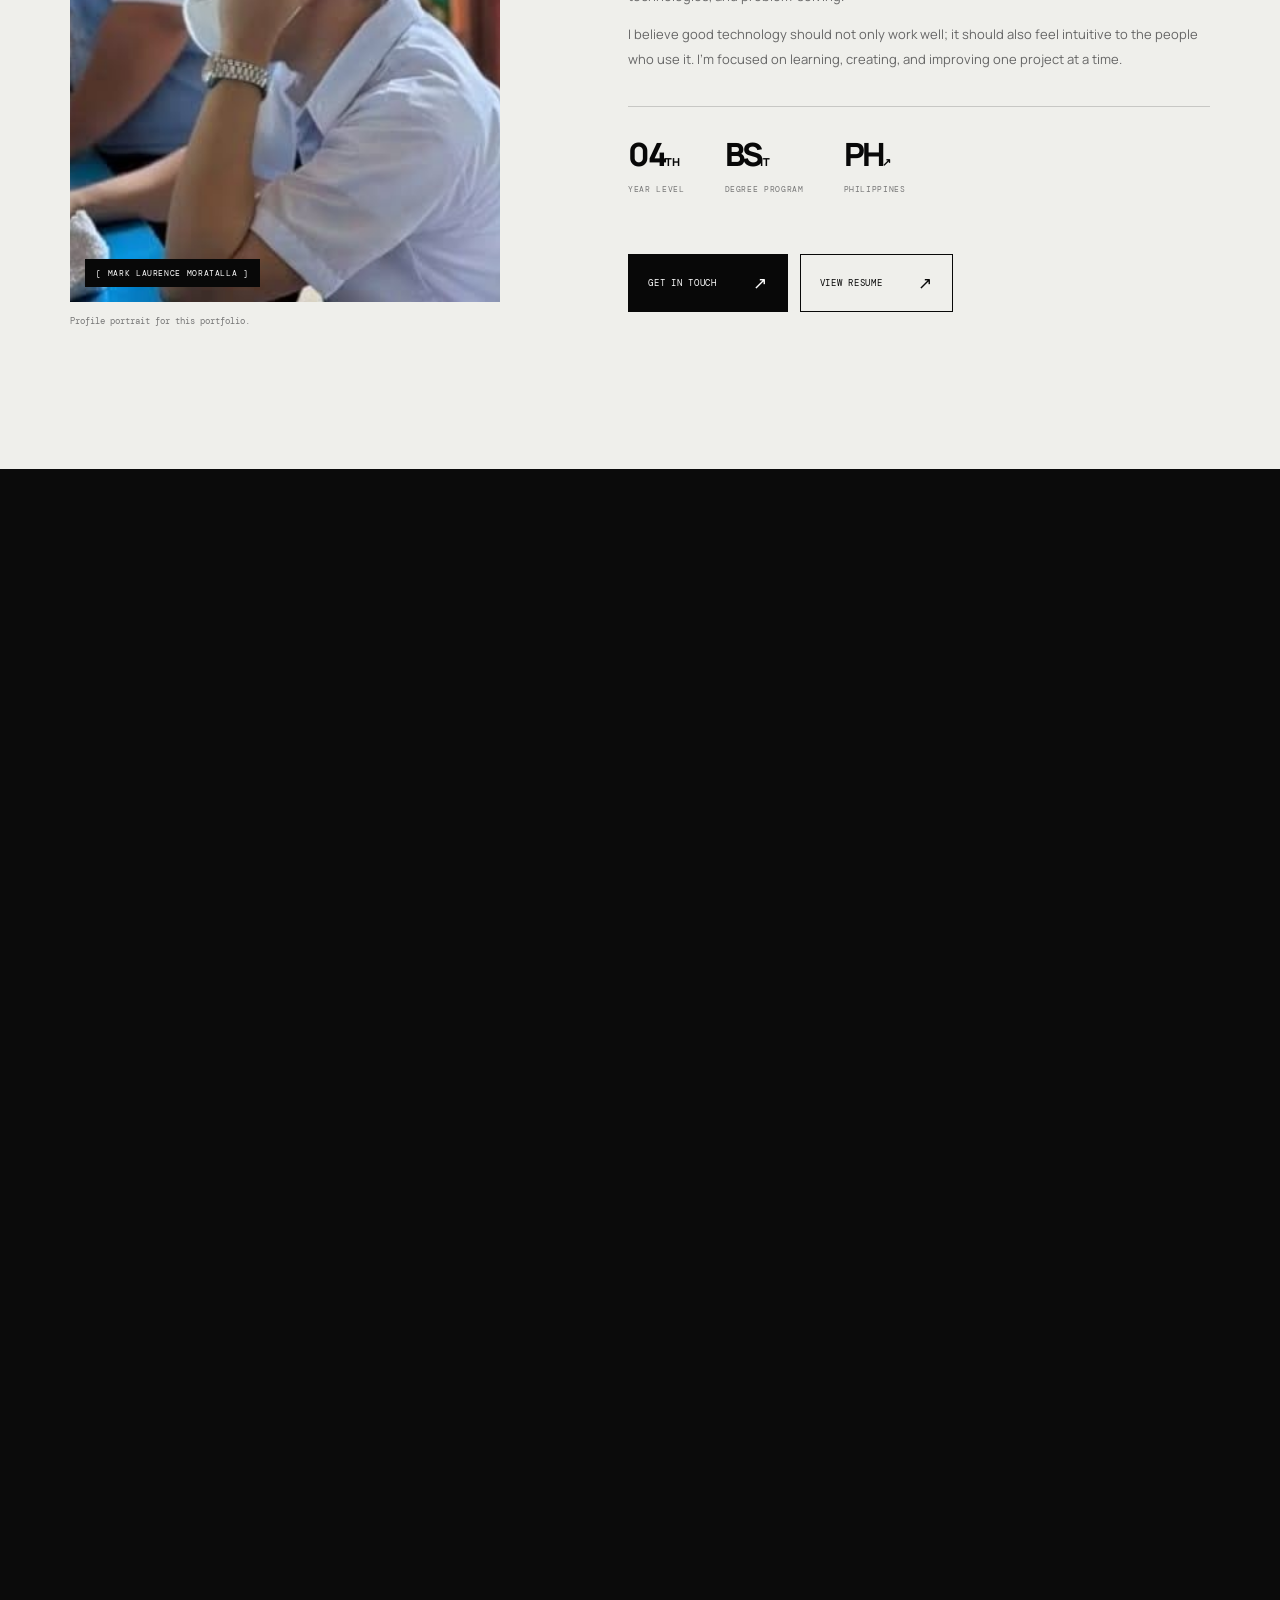
==== commit 860bc50b: "Enhance project details page and improve form handling - Added project.html for detailed project des" ====
--- a/index.html
+++ b/index.html
@@ -72,7 +72,7 @@
       <div class="about-layout">
         <div class="portrait-wrap reveal">
           <div class="portrait-frame">
-            <img src="assets/images/profile-personal.jpg" alt="Mark Laurence Moratalla in a casual portrait" id="profileImage">
+            <img src="assets/images/profile-personal.jpg" alt="Mark Laurence Moratalla in a casual portrait" id="profileImage" width="400" height="409" fetchpriority="high" decoding="async">
             <span class="portrait-label">[ MARK LAURENCE MORATALLA ]</span>
           </div>
           <p class="image-instruction">Profile portrait for this portfolio.</p>
@@ -198,7 +198,10 @@
             <a href="https://www.facebook.com/kalix13359" target="_blank" rel="noopener noreferrer">FACEBOOK ↗</a>
           </div>
         </div>
-        <form class="contact-form reveal" id="contactForm" novalidate>
+        <form class="contact-form reveal" id="contactForm" name="contact" method="POST" action="/" data-netlify="true" netlify-honeypot="bot-field" novalidate>
+          <input type="hidden" name="form-name" value="contact">
+          <label class="sr-only" for="bot-field">Leave this field empty</label>
+          <input class="honeypot" id="bot-field" name="bot-field" tabindex="-1" autocomplete="off">
           <label for="name">YOUR NAME</label>
           <input id="name" name="name" type="text" placeholder="Full name" required minlength="2">
           <label for="email">EMAIL ADDRESS</label>
--- a/style.css
+++ b/style.css
@@ -1187,3 +1187,392 @@
   }
 }
 
+/* Responsive refinements */
+:root {
+  --content-max: 1440px;
+  --gutter: clamp(20px, 5.5vw, 88px);
+}
+
+.section-shell,
+.section,
+.contact-section {
+  padding-left: var(--gutter);
+  padding-right: var(--gutter);
+}
+
+.section-shell > *,
+.section > *,
+.contact-section > *,
+.footer > * {
+  max-width: var(--content-max);
+}
+
+.site-header {
+  padding-left: var(--gutter);
+  padding-right: var(--gutter);
+}
+
+.section,
+.contact-section {
+  content-visibility: auto;
+  contain-intrinsic-size: auto 900px;
+}
+
+.menu-toggle,
+.filter-chip,
+.project-filter,
+.achievement-row,
+.project-link,
+.back-to-top {
+  min-width: 44px;
+  min-height: 44px;
+}
+
+.project-card,
+.skill-card,
+.achievement-row,
+.contact-form input,
+.contact-form textarea {
+  min-width: 0;
+}
+
+.project-screenshot {
+  position: absolute;
+  inset: 0;
+  width: 100%;
+  height: 100%;
+  object-fit: cover;
+  display: block;
+  opacity: .9;
+  transition: transform .4s ease, opacity .3s ease;
+}
+
+.project-visual:hover .project-screenshot {
+  transform: scale(1.03);
+  opacity: 1;
+}
+
+.project-visual > :not(.project-screenshot) {
+  z-index: 1;
+}
+
+.honeypot {
+  position: absolute !important;
+  width: 1px !important;
+  height: 1px !important;
+  padding: 0 !important;
+  margin: -1px !important;
+  overflow: hidden !important;
+  clip: rect(0, 0, 0, 0) !important;
+  white-space: nowrap !important;
+  border: 0 !important;
+}
+
+.achievement-name,
+.project-info h3,
+.email-link {
+  overflow-wrap: anywhere;
+}
+
+@media (max-width: 1020px) {
+  .nav {
+    gap: 16px;
+  }
+
+  .nav-link,
+  .header-cta {
+    font-size: 9px;
+  }
+
+  .about-layout {
+    gap: 6vw;
+  }
+
+  .projects-grid {
+    gap: 40px 22px;
+  }
+}
+
+@media (max-width: 900px) {
+  :root {
+    --header: 70px;
+  }
+
+  .site-header {
+    padding-left: 5vw;
+    padding-right: 5vw;
+  }
+
+  .brand-caption {
+    display: none;
+  }
+
+  .menu-toggle {
+    display: flex;
+    flex-direction: column;
+    justify-content: center;
+    align-items: center;
+    gap: 6px;
+    margin-left: auto;
+    margin-right: 12px;
+    padding: 10px;
+    background: none;
+    border: 0;
+  }
+
+  .menu-toggle span {
+    width: 23px;
+    height: 1px;
+    background: #fff;
+    transition: .2s;
+  }
+
+  .menu-toggle[aria-expanded=true] span:first-child {
+    transform: translateY(3.5px) rotate(45deg);
+  }
+
+  .menu-toggle[aria-expanded=true] span:last-child {
+    transform: translateY(-3.5px) rotate(-45deg);
+  }
+
+  .nav {
+    position: absolute;
+    top: 69px;
+    left: 0;
+    right: 0;
+    background: #090909;
+    border-bottom: 1px solid var(--line);
+    padding: 15px 5vw 25px;
+    display: flex;
+    flex-direction: column;
+    gap: 0;
+    opacity: 0;
+    visibility: hidden;
+    transform: translateY(-8px);
+    transition: .25s;
+  }
+
+  .nav.open {
+    opacity: 1;
+    visibility: visible;
+    transform: translateY(0);
+  }
+
+  .nav-link {
+    display: flex;
+    align-items: center;
+    min-height: 44px;
+    padding: 10px 0;
+    font-size: 12px;
+    border-bottom: 1px solid var(--line);
+  }
+
+  .header-cta {
+    padding: 10px;
+  }
+
+  .skills-grid {
+    grid-template-columns: repeat(3, 1fr);
+  }
+
+  .achievement-row {
+    grid-template-columns: 42px minmax(0, 1fr) minmax(120px, 180px) 30px;
+  }
+}
+
+@media (max-width: 700px) {
+  .hero {
+    min-height: max(720px, 100svh);
+    padding-top: 110px;
+    padding-bottom: 92px;
+  }
+
+  .hero h1 {
+    font-size: clamp(3.4rem, 14.5vw, 7.5rem);
+    margin-bottom: 38px;
+  }
+
+  .hero-bottom,
+  .about-layout,
+  .contact-layout {
+    grid-template-columns: 1fr;
+    flex-direction: column;
+    align-items: flex-start;
+  }
+
+  .hero-bottom {
+    gap: 24px;
+  }
+
+  .hero-actions {
+    flex-direction: row;
+    align-items: center;
+    flex-wrap: wrap;
+    gap: 14px 20px;
+  }
+
+  .hero-description {
+    max-width: 34rem;
+  }
+
+  .hero-side-note {
+    display: none;
+  }
+
+  .hero-coordinate {
+    right: var(--gutter);
+    bottom: 28px;
+  }
+
+  .hero-scroll {
+    left: var(--gutter);
+    bottom: 52px;
+  }
+
+  .section,
+  .contact-section {
+    padding-top: 86px;
+    padding-bottom: 86px;
+  }
+
+  .section-heading {
+    margin-bottom: 48px;
+  }
+
+  .section-heading h2,
+  .contact-top h2 {
+    font-size: clamp(2.8rem, 12vw, 5.4rem);
+  }
+
+  .section-intro {
+    margin-left: 0;
+  }
+
+  .about-layout,
+  .contact-layout {
+    display: grid;
+    gap: 44px;
+  }
+
+  .portrait-wrap {
+    width: min(100%, 390px);
+  }
+
+  .skills-grid {
+    grid-template-columns: repeat(2, minmax(0, 1fr));
+  }
+
+  .skill-card {
+    min-height: 156px;
+    padding: 17px;
+  }
+
+  .projects-grid {
+    grid-template-columns: 1fr;
+    gap: 40px;
+  }
+
+  .project-card:nth-child(3) {
+    grid-column: auto;
+  }
+
+  .project-visual {
+    aspect-ratio: 1.42;
+  }
+
+  .achievement-row {
+    grid-template-columns: 34px minmax(0, 1fr) 28px;
+    gap: 10px;
+    padding: 22px 0;
+  }
+
+  .achievement-detail {
+    display: none;
+  }
+
+  .contact-top {
+    margin-bottom: 48px;
+  }
+
+  .footer {
+    padding-left: var(--gutter);
+    padding-right: var(--gutter);
+  }
+}
+
+@media (max-width: 420px) {
+  :root {
+    --gutter: 20px;
+  }
+
+  .header-cta {
+    font-size: 8px;
+    padding: 9px 8px;
+  }
+
+  .hero h1 {
+    font-size: 14.3vw;
+  }
+
+  .eyebrow {
+    font-size: 8px;
+  }
+
+  .hero-coordinate {
+    font-size: 7px;
+  }
+
+  .hero-scroll {
+    font-size: 7px;
+  }
+
+  .button {
+    min-height: 44px;
+    padding: 13px 14px;
+    font-size: 8px;
+  }
+
+  .about-facts {
+    gap: 20px;
+    justify-content: space-between;
+  }
+
+  .fact-number {
+    font-size: 27px;
+  }
+
+  .project-toolbar {
+    align-items: flex-start;
+    flex-direction: column;
+    gap: 16px;
+  }
+
+  .project-info {
+    gap: 10px;
+  }
+
+  .project-info p {
+    font-size: 11px;
+  }
+
+  .social-links {
+    gap: 15px;
+  }
+
+  .about-actions {
+    align-items: stretch;
+    flex-direction: column;
+  }
+
+  .about-actions .button {
+    justify-content: space-between;
+  }
+}
+
+@media (prefers-reduced-motion: reduce) {
+  .noise,
+  .intro-strip p {
+    display: none;
+  }
+}
+
